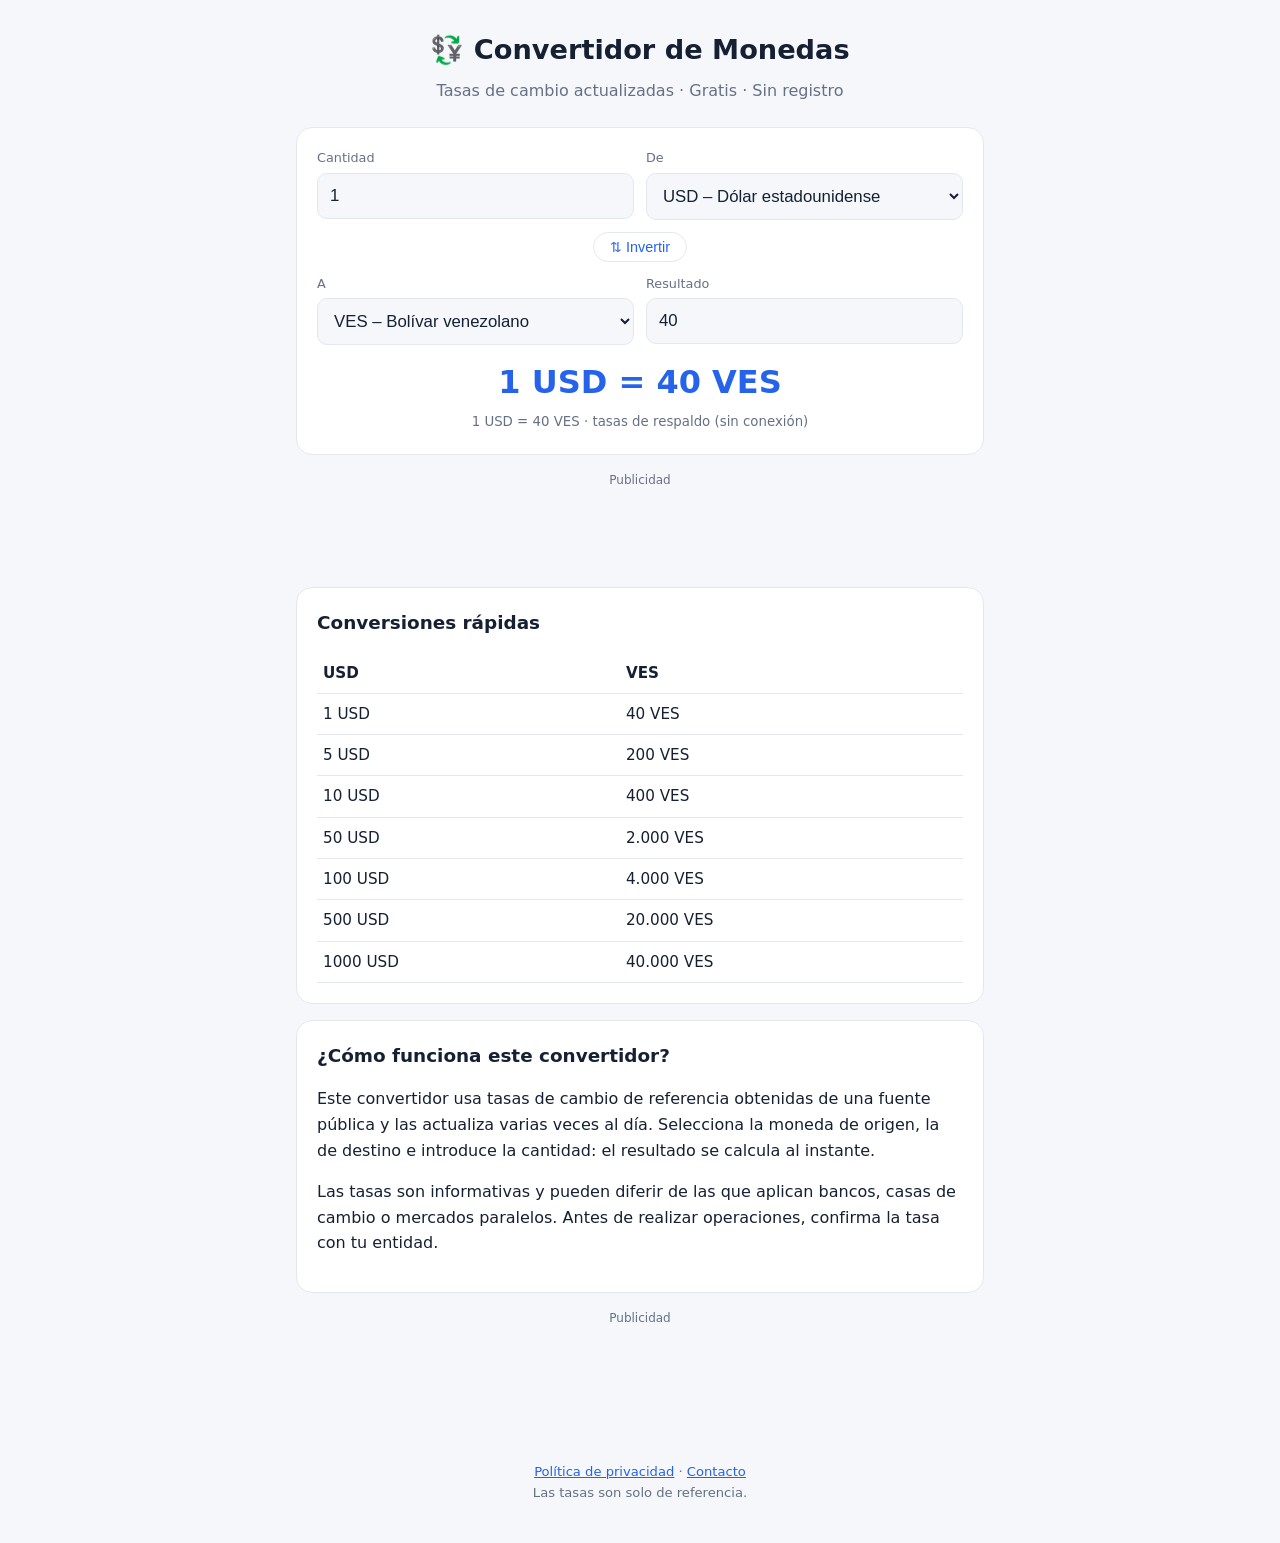
==== index.html @ d44ac1fb "Add files via upload" ====
<!DOCTYPE html>
<html lang="es">
<head>
<meta charset="utf-8">
<meta name="viewport" content="width=device-width, initial-scale=1">
<title>Convertidor de Monedas en Tiempo Real | USD, EUR, VES y más</title>
<meta name="description" content="Convierte dólares, euros, bolívares, pesos y más de 150 monedas con tasas de cambio actualizadas. Gratis y rápido.">

<!-- ADSENSE: reemplaza ca-pub-XXXXXXXXXXXXXXXX por tu ID de editor cuando te aprueben -->
<!--
<script async src="https://pagead2.googlesyndication.com/pagead/js/adsbygoogle.js?client=ca-pub-XXXXXXXXXXXXXXXX" crossorigin="anonymous"></script>
-->

<style>
:root{--bg:#f5f7fb;--card:#fff;--tx:#162033;--mut:#667085;--ac:#2563eb;--bd:#e3e8f0}
@media (prefers-color-scheme:dark){:root{--bg:#0e1420;--card:#172033;--tx:#e8edf6;--mut:#93a0b8;--ac:#5b8cff;--bd:#27324a}}
*{box-sizing:border-box}
body{margin:0;font-family:system-ui,-apple-system,Segoe UI,Roboto,sans-serif;background:var(--bg);color:var(--tx);line-height:1.6}
header{text-align:center;padding:28px 16px 8px}
h1{margin:0;font-size:1.7rem}
header p{color:var(--mut);margin:6px 0 0}
main{max-width:720px;margin:0 auto;padding:16px}
.card{background:var(--card);border:1px solid var(--bd);border-radius:16px;padding:20px;margin-bottom:16px}
.row{display:grid;grid-template-columns:1fr 1fr;gap:12px}
@media(max-width:520px){.row{grid-template-columns:1fr}}
label{font-size:.8rem;color:var(--mut);display:block;margin-bottom:4px}
input,select{width:100%;padding:12px;font-size:1.05rem;border-radius:10px;border:1px solid var(--bd);background:var(--bg);color:var(--tx)}
.swap{display:block;margin:12px auto;background:none;border:1px solid var(--bd);color:var(--ac);border-radius:999px;padding:6px 16px;cursor:pointer;font-size:.9rem}
.result{text-align:center;margin-top:12px}
.result .big{font-size:2rem;font-weight:700;color:var(--ac);word-break:break-word}
.result small{color:var(--mut)}
.ad{min-height:100px;text-align:center;color:var(--mut);font-size:.75rem;margin:16px 0}
table{width:100%;border-collapse:collapse;font-size:.95rem}
td,th{padding:8px 6px;border-bottom:1px solid var(--bd);text-align:left}
h2{font-size:1.15rem;margin-top:0}
footer{text-align:center;color:var(--mut);font-size:.82rem;padding:20px 16px 40px}
footer a{color:var(--ac)}
#privacidad{display:none}
#privacidad:target{display:block}
</style>
</head>
<body>
<header>
  <h1>💱 Convertidor de Monedas</h1>
  <p>Tasas de cambio actualizadas · Gratis · Sin registro</p>
</header>

<main>
  <div class="card">
    <div class="row">
      <div><label for="amt">Cantidad</label><input id="amt" type="number" inputmode="decimal" value="1" min="0" step="any"></div>
      <div><label for="from">De</label><select id="from"></select></div>
    </div>
    <button class="swap" id="swap" type="button">⇅ Invertir</button>
    <div class="row">
      <div><label for="to">A</label><select id="to"></select></div>
      <div><label>Resultado</label><input id="out" readonly></div>
    </div>
    <div class="result">
      <div class="big" id="big">—</div>
      <small id="meta">Cargando tasas…</small>
    </div>
  </div>

  <!-- ANUNCIO 1 (arriba) -->
  <div class="ad">
    <!-- Pega aquí tu bloque de anuncio de AdSense:
    <ins class="adsbygoogle" style="display:block" data-ad-client="ca-pub-XXXXXXXXXXXXXXXX" data-ad-slot="1111111111" data-ad-format="auto" data-full-width-responsive="true"></ins>
    <script>(adsbygoogle=window.adsbygoogle||[]).push({});</script> -->
    Publicidad
  </div>

  <div class="card">
    <h2>Conversiones rápidas</h2>
    <table id="quick"></table>
  </div>

  <div class="card">
    <h2>¿Cómo funciona este convertidor?</h2>
    <p>Este convertidor usa tasas de cambio de referencia obtenidas de una fuente pública y las actualiza varias veces al día. Selecciona la moneda de origen, la de destino e introduce la cantidad: el resultado se calcula al instante.</p>
    <p>Las tasas son informativas y pueden diferir de las que aplican bancos, casas de cambio o mercados paralelos. Antes de realizar operaciones, confirma la tasa con tu entidad.</p>
  </div>

  <!-- ANUNCIO 2 (abajo) -->
  <div class="ad">
    <!-- Segundo bloque de AdSense aquí -->
    Publicidad
  </div>

  <div class="card" id="privacidad">
    <h2>Política de privacidad</h2>
    <p>Este sitio no solicita ni almacena datos personales. Usamos Google AdSense para mostrar anuncios; Google y sus socios pueden usar cookies para personalizar la publicidad según tus visitas a este y otros sitios. Puedes gestionar tus preferencias en <a href="https://adssettings.google.com" rel="noopener">Configuración de anuncios de Google</a>.</p>
    <p>Las tasas de cambio se consultan a un servicio público de terceros. Contacto: <a href="mailto:henryresplandor08@gmail.com">henryresplandor08@gmail.com</a></p>
  </div>
</main>

<footer>
  <a href="#privacidad">Política de privacidad</a> ·
  <a href="mailto:henryresplandor08@gmail.com">Contacto</a><br>
  Las tasas son solo de referencia.
</footer>

<script>
const NAMES={USD:"Dólar estadounidense",EUR:"Euro",VES:"Bolívar venezolano",COP:"Peso colombiano",MXN:"Peso mexicano",ARS:"Peso argentino",BRL:"Real brasileño",CLP:"Peso chileno",PEN:"Sol peruano",GBP:"Libra esterlina",CAD:"Dólar canadiense",JPY:"Yen japonés",CNY:"Yuan chino",CHF:"Franco suizo",DOP:"Peso dominicano",UYU:"Peso uruguayo",BOB:"Boliviano",PYG:"Guaraní",PAB:"Balboa",CRC:"Colón costarricense"};
// Tasas de respaldo (aprox., base USD) por si falla la conexión
let rates={USD:1,EUR:.92,VES:40,COP:4000,MXN:18,ARS:900,BRL:5.4,CLP:950,PEN:3.75,GBP:.78,CAD:1.36,JPY:150,CNY:7.2,CHF:.88,DOP:60,UYU:40,BOB:6.9,PYG:7500,PAB:1,CRC:520};
let updated="tasas de respaldo (sin conexión)";
const $=id=>document.getElementById(id);
const amt=$("amt"),from=$("from"),to=$("to");

function fill(){
  const codes=Object.keys(rates).sort((a,b)=>(NAMES[a]?0:1)-(NAMES[b]?0:1)||a.localeCompare(b));
  const keepF=from.value||"USD",keepT=to.value||"VES";
  [from,to].forEach(s=>s.innerHTML=codes.map(c=>`<option value="${c}">${c}${NAMES[c]?" – "+NAMES[c]:""}</option>`).join(""));
  from.value=codes.includes(keepF)?keepF:"USD";
  to.value=codes.includes(keepT)?keepT:"EUR";
}
const conv=(v,f,t)=>v/rates[f]*rates[t];
const fmt=(n,d=2)=>n.toLocaleString("es-VE",{maximumFractionDigits:n<1?6:d});

function calc(){
  const v=parseFloat(amt.value)||0,f=from.value,t=to.value;
  if(!rates[f]||!rates[t])return;
  const r=conv(v,f,t);
  $("out").value=fmt(r,4);
  $("big").textContent=`${fmt(v)} ${f} = ${fmt(r,4)} ${t}`;
  $("meta").textContent=`1 ${f} = ${fmt(conv(1,f,t),6)} ${t} · ${updated}`;
  $("quick").innerHTML="<tr><th>"+f+"</th><th>"+t+"</th></tr>"+[1,5,10,50,100,500,1000].map(n=>`<tr><td>${n} ${f}</td><td>${fmt(conv(n,f,t),4)} ${t}</td></tr>`).join("");
}
["input","change"].forEach(e=>[amt,from,to].forEach(el=>el.addEventListener(e,calc)));
$("swap").onclick=()=>{[from.value,to.value]=[to.value,from.value];calc()};

async function load(){
  try{
    const r=await fetch("https://open.er-api.com/v6/latest/USD");
    const d=await r.json();
    if(d.result==="success"){rates=d.rates;updated="actualizado: "+new Date(d.time_last_update_unix*1000).toLocaleString("es-VE")}
  }catch(e){}
  fill();calc();
}
fill();calc();load();
</script>
</body>
</html>
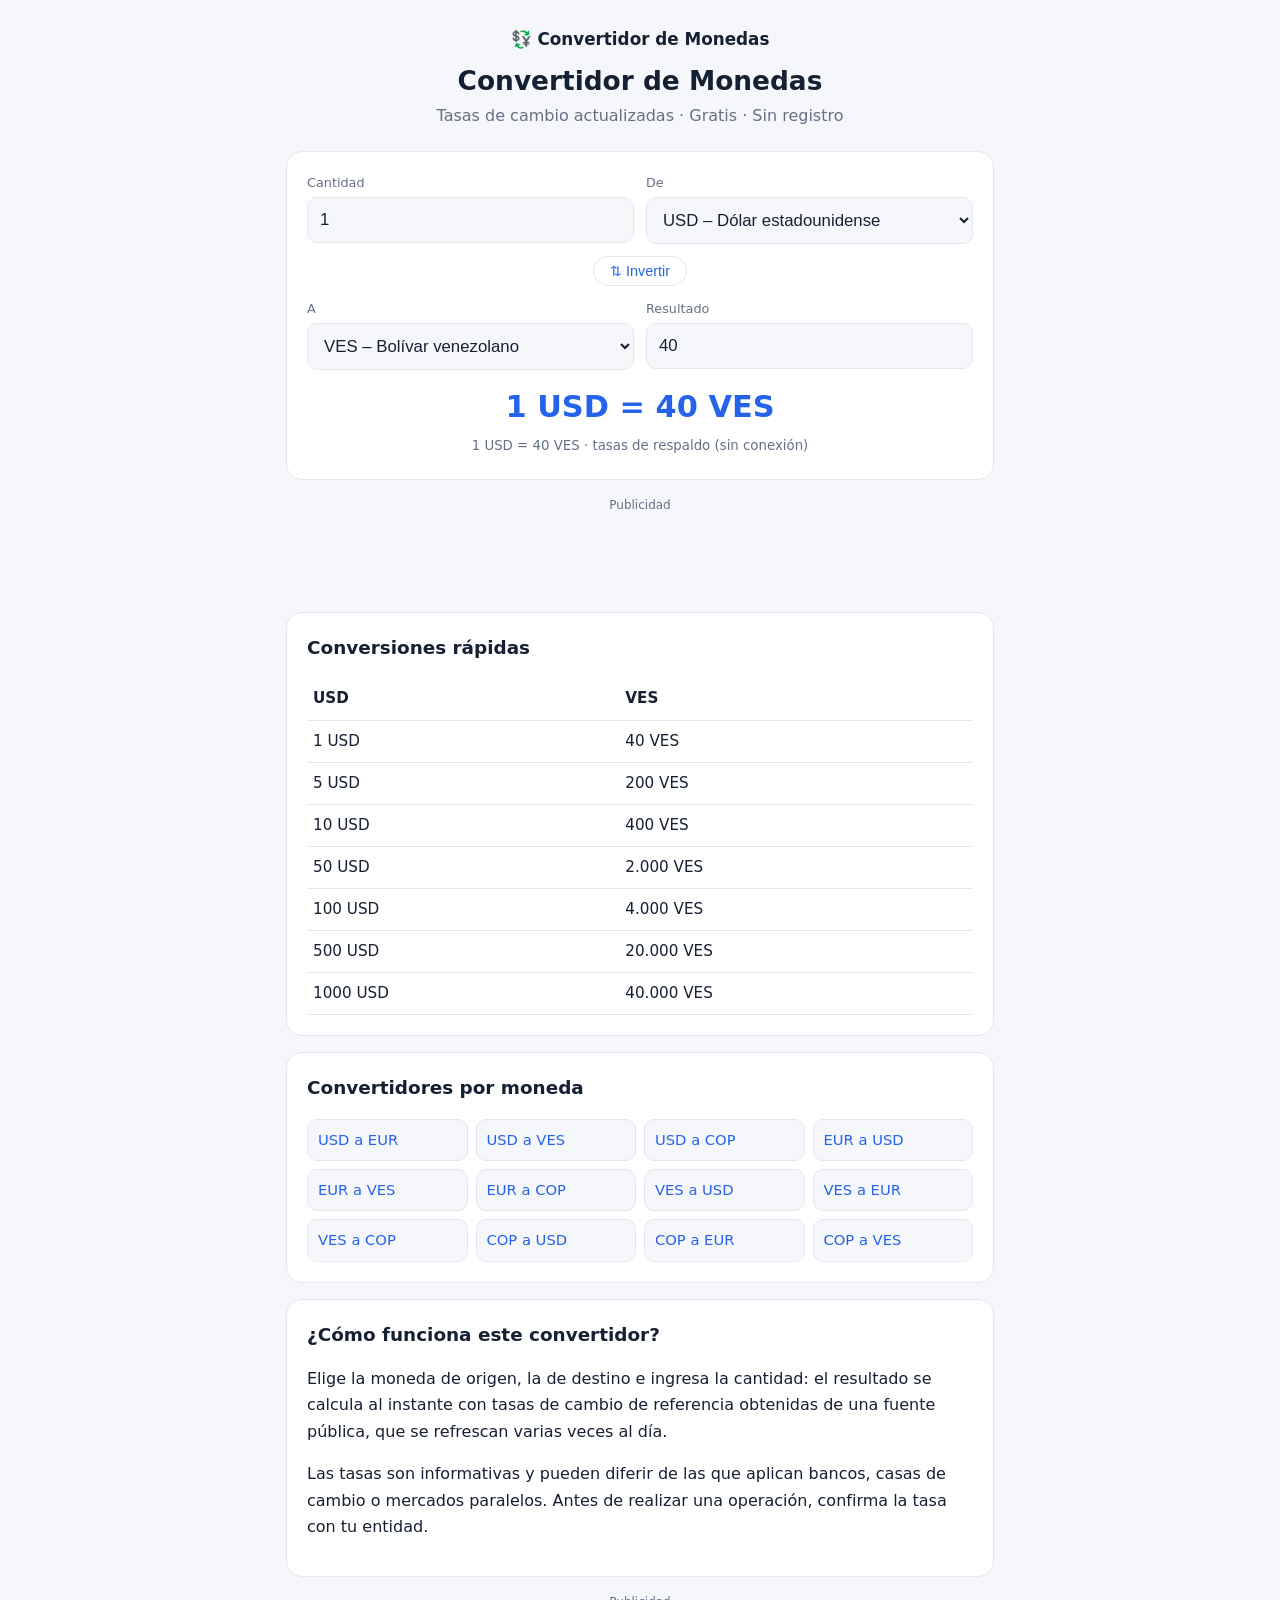
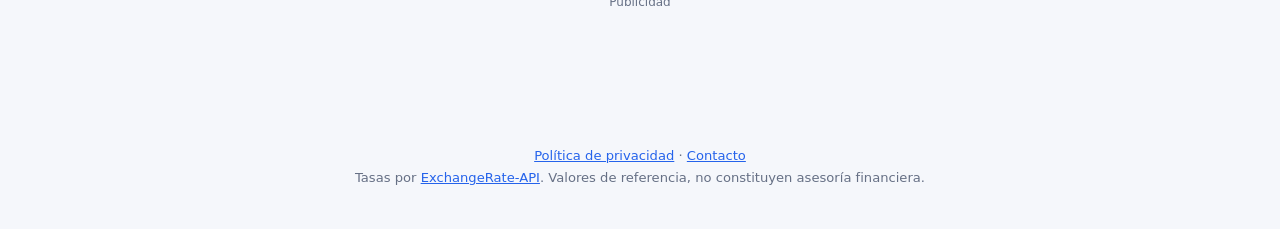
==== commit ed101533: "Add files via upload" ====
--- a/index.html
+++ b/index.html
@@ -3,48 +3,21 @@
 <head>
 <meta charset="utf-8">
 <meta name="viewport" content="width=device-width, initial-scale=1">
-<title>Convertidor de Monedas en Tiempo Real | USD, EUR, VES y más</title>
-<meta name="description" content="Convierte dólares, euros, bolívares, pesos y más de 150 monedas con tasas de cambio actualizadas. Gratis y rápido.">
+<title>Convertidor de Monedas en Tiempo Real | USD, EUR, VES, COP y más</title>
+<meta name="description" content="Convierte dólares, euros, bolívares, pesos colombianos y más de 150 monedas con tasas de cambio actualizadas. Gratis y sin registro.">
+<link rel="canonical" href="https://henryresplandor08-cyber.github.io/calculadora-divisas/">
+<link rel="stylesheet" href="style.css">
 
-<!-- ADSENSE: reemplaza ca-pub-XXXXXXXXXXXXXXXX por tu ID de editor cuando te aprueben -->
-<!--
+<!-- ADSENSE: descomenta y reemplaza ca-pub-XXXXXXXXXXXXXXXX por tu ID cuando te aprueben
 <script async src="https://pagead2.googlesyndication.com/pagead/js/adsbygoogle.js?client=ca-pub-XXXXXXXXXXXXXXXX" crossorigin="anonymous"></script>
 -->
-
-<style>
-:root{--bg:#f5f7fb;--card:#fff;--tx:#162033;--mut:#667085;--ac:#2563eb;--bd:#e3e8f0}
-@media (prefers-color-scheme:dark){:root{--bg:#0e1420;--card:#172033;--tx:#e8edf6;--mut:#93a0b8;--ac:#5b8cff;--bd:#27324a}}
-*{box-sizing:border-box}
-body{margin:0;font-family:system-ui,-apple-system,Segoe UI,Roboto,sans-serif;background:var(--bg);color:var(--tx);line-height:1.6}
-header{text-align:center;padding:28px 16px 8px}
-h1{margin:0;font-size:1.7rem}
-header p{color:var(--mut);margin:6px 0 0}
-main{max-width:720px;margin:0 auto;padding:16px}
-.card{background:var(--card);border:1px solid var(--bd);border-radius:16px;padding:20px;margin-bottom:16px}
-.row{display:grid;grid-template-columns:1fr 1fr;gap:12px}
-@media(max-width:520px){.row{grid-template-columns:1fr}}
-label{font-size:.8rem;color:var(--mut);display:block;margin-bottom:4px}
-input,select{width:100%;padding:12px;font-size:1.05rem;border-radius:10px;border:1px solid var(--bd);background:var(--bg);color:var(--tx)}
-.swap{display:block;margin:12px auto;background:none;border:1px solid var(--bd);color:var(--ac);border-radius:999px;padding:6px 16px;cursor:pointer;font-size:.9rem}
-.result{text-align:center;margin-top:12px}
-.result .big{font-size:2rem;font-weight:700;color:var(--ac);word-break:break-word}
-.result small{color:var(--mut)}
-.ad{min-height:100px;text-align:center;color:var(--mut);font-size:.75rem;margin:16px 0}
-table{width:100%;border-collapse:collapse;font-size:.95rem}
-td,th{padding:8px 6px;border-bottom:1px solid var(--bd);text-align:left}
-h2{font-size:1.15rem;margin-top:0}
-footer{text-align:center;color:var(--mut);font-size:.82rem;padding:20px 16px 40px}
-footer a{color:var(--ac)}
-#privacidad{display:none}
-#privacidad:target{display:block}
-</style>
 </head>
 <body>
 <header>
-  <h1>💱 Convertidor de Monedas</h1>
+  <a class="logo" href="./">💱 Convertidor de Monedas</a>
+  <h1>Convertidor de Monedas</h1>
   <p>Tasas de cambio actualizadas · Gratis · Sin registro</p>
 </header>
-
 <main>
   <div class="card">
     <div class="row">
@@ -61,84 +34,39 @@
       <small id="meta">Cargando tasas…</small>
     </div>
   </div>
-
-  <!-- ANUNCIO 1 (arriba) -->
   <div class="ad">
-    <!-- Pega aquí tu bloque de anuncio de AdSense:
-    <ins class="adsbygoogle" style="display:block" data-ad-client="ca-pub-XXXXXXXXXXXXXXXX" data-ad-slot="1111111111" data-ad-format="auto" data-full-width-responsive="true"></ins>
+    <!-- Pega aquí tu bloque de AdSense cuando te aprueben:
+    <ins class="adsbygoogle" style="display:block" data-ad-client="ca-pub-XXXXXXXXXXXXXXXX" data-ad-slot="XXXXXXXXXX" data-ad-format="auto" data-full-width-responsive="true"></ins>
+    <script>(adsbygoogle=window.adsbygoogle||[]).push({});</script> -->
+    Publicidad
+  </div>
+  <div class="card">
+    <h2>Conversiones rápidas</h2>
+    <table id="quick"></table>
+  </div>
+  <div class="card">
+    <h2>Convertidores por moneda</h2>
+    <div class="links"><a href="usd-a-eur/">USD a EUR</a><a href="usd-a-ves/">USD a VES</a><a href="usd-a-cop/">USD a COP</a><a href="eur-a-usd/">EUR a USD</a><a href="eur-a-ves/">EUR a VES</a><a href="eur-a-cop/">EUR a COP</a><a href="ves-a-usd/">VES a USD</a><a href="ves-a-eur/">VES a EUR</a><a href="ves-a-cop/">VES a COP</a><a href="cop-a-usd/">COP a USD</a><a href="cop-a-eur/">COP a EUR</a><a href="cop-a-ves/">COP a VES</a></div>
+  </div>
+  <div class="card">
+    <h2>¿Cómo funciona este convertidor?</h2>
+    <p>Elige la moneda de origen, la de destino e ingresa la cantidad: el resultado se calcula al instante con tasas de cambio de referencia obtenidas de una fuente pública, que se refrescan varias veces al día.</p>
+    <p>Las tasas son informativas y pueden diferir de las que aplican bancos, casas de cambio o mercados paralelos. Antes de realizar una operación, confirma la tasa con tu entidad.</p>
+  </div>
+  <div class="ad">
+    <!-- Pega aquí tu bloque de AdSense cuando te aprueben:
+    <ins class="adsbygoogle" style="display:block" data-ad-client="ca-pub-XXXXXXXXXXXXXXXX" data-ad-slot="XXXXXXXXXX" data-ad-format="auto" data-full-width-responsive="true"></ins>
     <script>(adsbygoogle=window.adsbygoogle||[]).push({});</script> -->
     Publicidad
   </div>
 
-  <div class="card">
-    <h2>Conversiones rápidas</h2>
-    <table id="quick"></table>
-  </div>
-
-  <div class="card">
-    <h2>¿Cómo funciona este convertidor?</h2>
-    <p>Este convertidor usa tasas de cambio de referencia obtenidas de una fuente pública y las actualiza varias veces al día. Selecciona la moneda de origen, la de destino e introduce la cantidad: el resultado se calcula al instante.</p>
-    <p>Las tasas son informativas y pueden diferir de las que aplican bancos, casas de cambio o mercados paralelos. Antes de realizar operaciones, confirma la tasa con tu entidad.</p>
-  </div>
-
-  <!-- ANUNCIO 2 (abajo) -->
-  <div class="ad">
-    <!-- Segundo bloque de AdSense aquí -->
-    Publicidad
-  </div>
-
-  <div class="card" id="privacidad">
-    <h2>Política de privacidad</h2>
-    <p>Este sitio no solicita ni almacena datos personales. Usamos Google AdSense para mostrar anuncios; Google y sus socios pueden usar cookies para personalizar la publicidad según tus visitas a este y otros sitios. Puedes gestionar tus preferencias en <a href="https://adssettings.google.com" rel="noopener">Configuración de anuncios de Google</a>.</p>
-    <p>Las tasas de cambio se consultan a un servicio público de terceros. Contacto: <a href="mailto:henryresplandor08@gmail.com">henryresplandor08@gmail.com</a></p>
-  </div>
 </main>
-
 <footer>
-  <a href="#privacidad">Política de privacidad</a> ·
+  <a href="privacidad/">Política de privacidad</a> ·
   <a href="mailto:henryresplandor08@gmail.com">Contacto</a><br>
-  Las tasas son solo de referencia.
+  Tasas por <a href="https://www.exchangerate-api.com" rel="noopener">ExchangeRate-API</a>. Valores de referencia, no constituyen asesoría financiera.
 </footer>
-
-<script>
-const NAMES={USD:"Dólar estadounidense",EUR:"Euro",VES:"Bolívar venezolano",COP:"Peso colombiano",MXN:"Peso mexicano",ARS:"Peso argentino",BRL:"Real brasileño",CLP:"Peso chileno",PEN:"Sol peruano",GBP:"Libra esterlina",CAD:"Dólar canadiense",JPY:"Yen japonés",CNY:"Yuan chino",CHF:"Franco suizo",DOP:"Peso dominicano",UYU:"Peso uruguayo",BOB:"Boliviano",PYG:"Guaraní",PAB:"Balboa",CRC:"Colón costarricense"};
-// Tasas de respaldo (aprox., base USD) por si falla la conexión
-let rates={USD:1,EUR:.92,VES:40,COP:4000,MXN:18,ARS:900,BRL:5.4,CLP:950,PEN:3.75,GBP:.78,CAD:1.36,JPY:150,CNY:7.2,CHF:.88,DOP:60,UYU:40,BOB:6.9,PYG:7500,PAB:1,CRC:520};
-let updated="tasas de respaldo (sin conexión)";
-const $=id=>document.getElementById(id);
-const amt=$("amt"),from=$("from"),to=$("to");
-
-function fill(){
-  const codes=Object.keys(rates).sort((a,b)=>(NAMES[a]?0:1)-(NAMES[b]?0:1)||a.localeCompare(b));
-  const keepF=from.value||"USD",keepT=to.value||"VES";
-  [from,to].forEach(s=>s.innerHTML=codes.map(c=>`<option value="${c}">${c}${NAMES[c]?" – "+NAMES[c]:""}</option>`).join(""));
-  from.value=codes.includes(keepF)?keepF:"USD";
-  to.value=codes.includes(keepT)?keepT:"EUR";
-}
-const conv=(v,f,t)=>v/rates[f]*rates[t];
-const fmt=(n,d=2)=>n.toLocaleString("es-VE",{maximumFractionDigits:n<1?6:d});
-
-function calc(){
-  const v=parseFloat(amt.value)||0,f=from.value,t=to.value;
-  if(!rates[f]||!rates[t])return;
-  const r=conv(v,f,t);
-  $("out").value=fmt(r,4);
-  $("big").textContent=`${fmt(v)} ${f} = ${fmt(r,4)} ${t}`;
-  $("meta").textContent=`1 ${f} = ${fmt(conv(1,f,t),6)} ${t} · ${updated}`;
-  $("quick").innerHTML="<tr><th>"+f+"</th><th>"+t+"</th></tr>"+[1,5,10,50,100,500,1000].map(n=>`<tr><td>${n} ${f}</td><td>${fmt(conv(n,f,t),4)} ${t}</td></tr>`).join("");
-}
-["input","change"].forEach(e=>[amt,from,to].forEach(el=>el.addEventListener(e,calc)));
-$("swap").onclick=()=>{[from.value,to.value]=[to.value,from.value];calc()};
-
-async function load(){
-  try{
-    const r=await fetch("https://open.er-api.com/v6/latest/USD");
-    const d=await r.json();
-    if(d.result==="success"){rates=d.rates;updated="actualizado: "+new Date(d.time_last_update_unix*1000).toLocaleString("es-VE")}
-  }catch(e){}
-  fill();calc();
-}
-fill();calc();load();
-</script>
+<script>window.DEF={from:"USD",to:"VES"};</script>
+<script src="app.js"></script>
 </body>
 </html>
--- a/style.css
+++ b/style.css
@@ -0,0 +1,27 @@
+:root{--bg:#f5f7fb;--card:#fff;--tx:#162033;--mut:#667085;--ac:#2563eb;--bd:#e3e8f0}
+@media (prefers-color-scheme:dark){:root{--bg:#0e1420;--card:#172033;--tx:#e8edf6;--mut:#93a0b8;--ac:#5b8cff;--bd:#27324a}}
+*{box-sizing:border-box}
+body{margin:0;font-family:system-ui,-apple-system,Segoe UI,Roboto,sans-serif;background:var(--bg);color:var(--tx);line-height:1.65}
+header{text-align:center;padding:26px 16px 6px}
+header a.logo{color:var(--tx);text-decoration:none;font-weight:700;font-size:1.05rem}
+h1{margin:10px 0 0;font-size:1.65rem;line-height:1.25}
+header p{color:var(--mut);margin:6px 0 0}
+main{max-width:740px;margin:0 auto;padding:16px}
+.card{background:var(--card);border:1px solid var(--bd);border-radius:16px;padding:20px;margin-bottom:16px}
+.row{display:grid;grid-template-columns:1fr 1fr;gap:12px}
+@media(max-width:520px){.row{grid-template-columns:1fr}}
+label{font-size:.8rem;color:var(--mut);display:block;margin-bottom:4px}
+input,select{width:100%;padding:12px;font-size:1.05rem;border-radius:10px;border:1px solid var(--bd);background:var(--bg);color:var(--tx)}
+.swap{display:block;margin:12px auto;background:none;border:1px solid var(--bd);color:var(--ac);border-radius:999px;padding:6px 16px;cursor:pointer;font-size:.9rem}
+.result{text-align:center;margin-top:12px}
+.result .big{font-size:1.9rem;font-weight:700;color:var(--ac);word-break:break-word}
+.result small{color:var(--mut)}
+.ad{min-height:100px;text-align:center;color:var(--mut);font-size:.75rem;margin:16px 0}
+table{width:100%;border-collapse:collapse;font-size:.95rem}
+td,th{padding:8px 6px;border-bottom:1px solid var(--bd);text-align:left}
+h2{font-size:1.15rem;margin-top:0}
+h3{font-size:1rem;margin-bottom:4px}
+a{color:var(--ac)}
+.links{display:grid;grid-template-columns:repeat(auto-fill,minmax(150px,1fr));gap:8px}
+.links a{border:1px solid var(--bd);border-radius:10px;padding:8px 10px;text-decoration:none;font-size:.92rem;background:var(--bg)}
+footer{text-align:center;color:var(--mut);font-size:.82rem;padding:20px 16px 40px}
